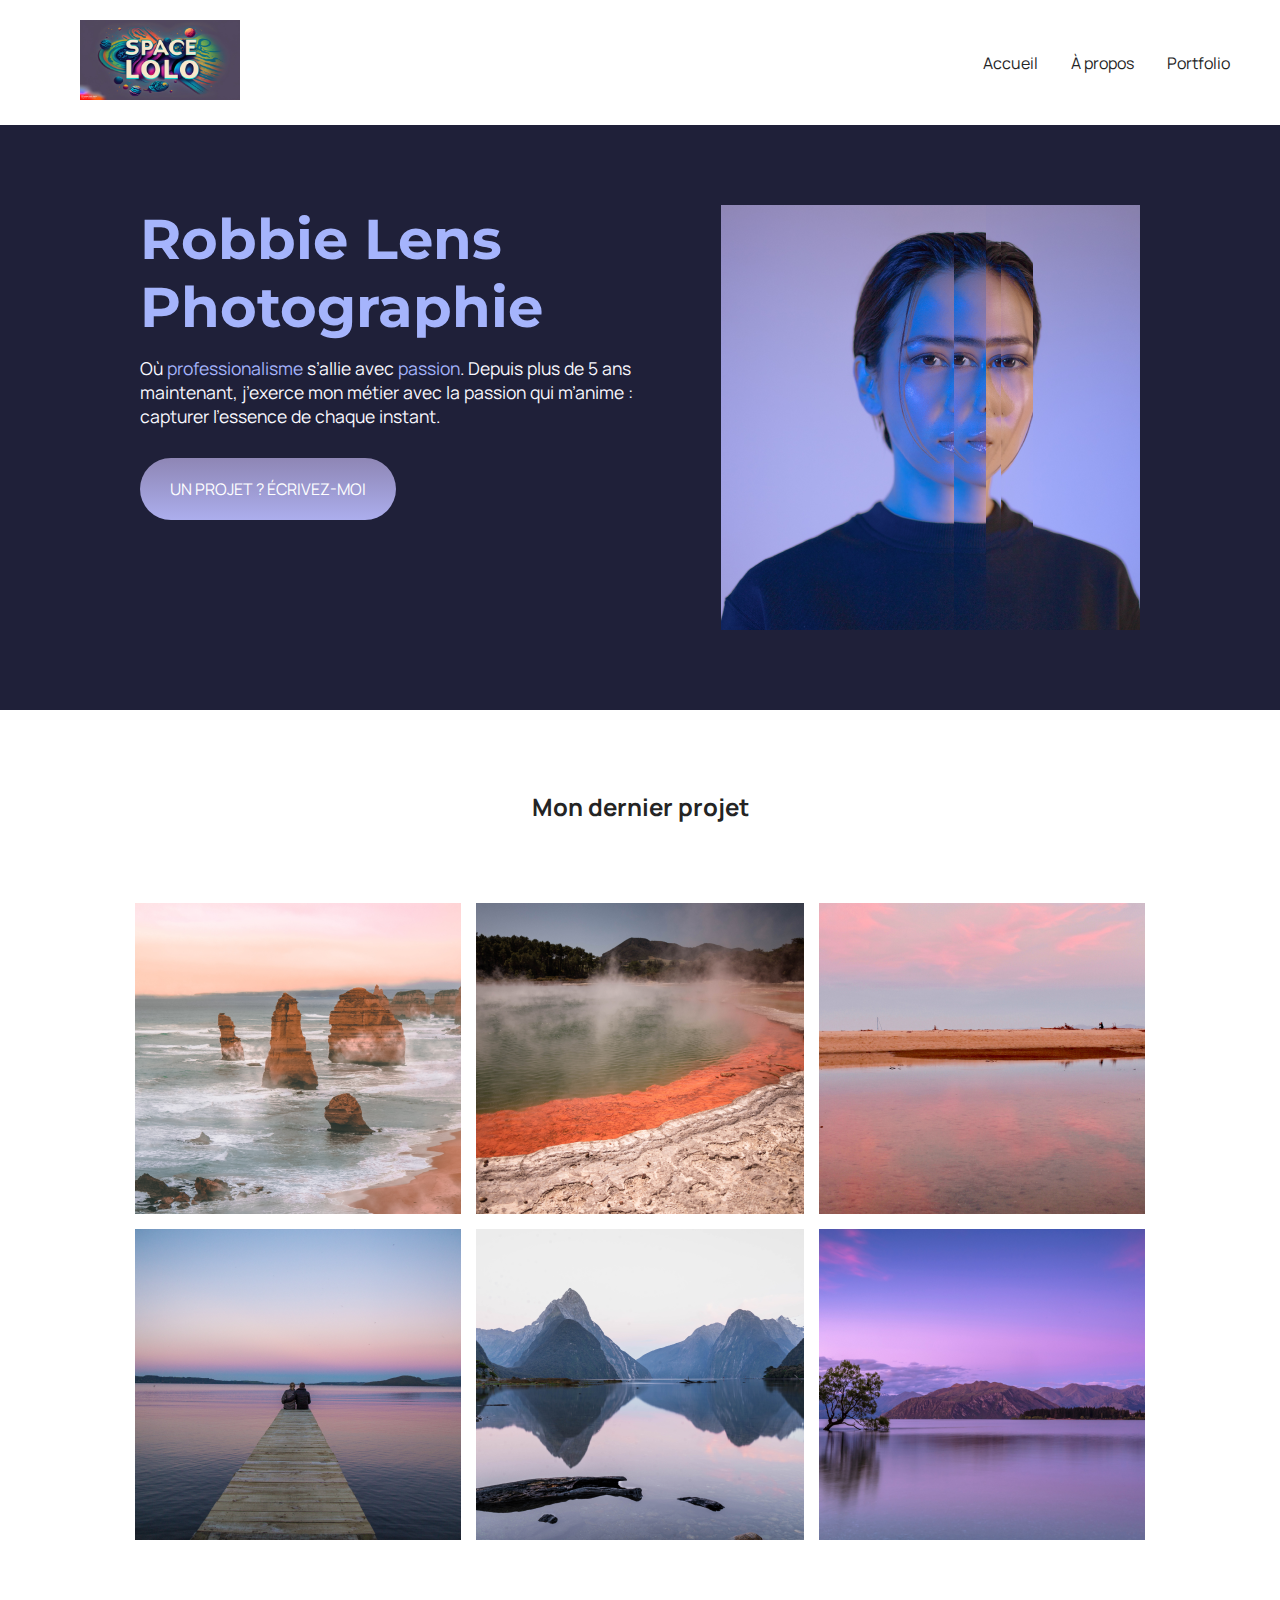
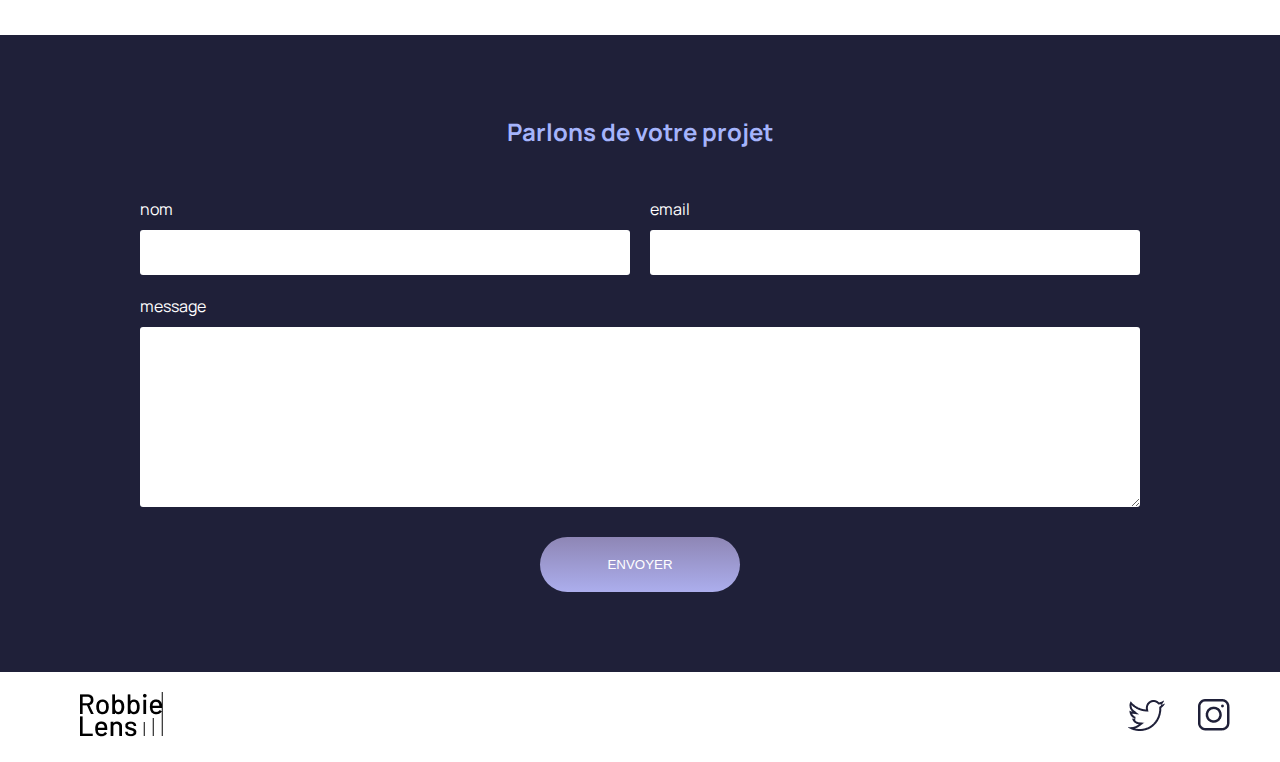
==== index.html @ f5940c83 "publish" ====
<!DOCTYPE html>
<html lang="fr">

<head>
    <meta charset="utf-8" />
    <title>Accueil - SPACE-LOLO</title>
    <link href="style/style.css" rel="stylesheet" />
    <link href="style/index.css" rel="stylesheet" />
    <link rel="preconnect" href="https://fonts.googleapis.com">
    <link rel="preconnect" href="https://fonts.gstatic.com" crossorigin>
    <link href="https://fonts.googleapis.com/css2?family=Manrope&family=Montserrat&display=swap" rel="stylesheet">
</head>

<body>
    <header>
        <nav>
            <a href="index.html" class="lien-icone">
                <img src="images/SPACE-LOLO_6img.jpg" alt="image space LoLo" />
            </a>
            <div>
                <a href="index.html">Accueil</a>
                <a href="a-propos.html">À propos</a>
                <a href="portfolio.html">Portfolio</a>
            </div>
        </nav>
    </header>
    <main>
        <section class="accueil-introduction">
            <div>
                <h1>Robbie Lens Photographie</h1>
                <p>
                    Où <em>professionalisme</em> s’allie avec <em>passion</em>. Depuis
                    plus de 5 ans maintenant, j’exerce mon métier avec la passion
                    qui m’anime : capturer l’essence de chaque instant.
                </p>
                <a href="#contact" class="cta">UN PROJET ? ÉCRIVEZ-MOI</a>
            </div>
            <img src="images/robbie-lens.png" alt="Portrait avec effet de la photographe Robbie Lens" />
        </section>
        <section class="accueil-photos">
            <h2>Mon dernier projet</h2>
            <div>
                <img src="images/accueil/element-1.png" alt="Twelve apostles - Australie" />
                <img src="images/accueil/element-2.png" alt="Wai-O-Tapu - Nouvelle-Zélande" />
                <img src="images/accueil/element-3.png" alt="Parc National d’Abel Tasman - Nouvelle-Zélande" />
            </div>
            <div>
                <img src="images/accueil/element-4.png" alt="Lac Rotorua - Nouvelle-Zélande" />
                <img src="images/accueil/element-5.png" alt="Milford Sound - Nouvelle-Zélande" />
                <img src="images/accueil/element-6.png" alt="Lac Wanaka - Nouvelle-Zélande" />
            </div>
        </section>
        <section id="contact" class="section-contact">
            <h2>Parlons de votre projet</h2>
            <form method="get" action="">
                <div class="form-nom-email">
                    <div class="form-column">
                        <label for="nom">nom</label>
                        <input type="text" name="nom" id="nom" />
                    </div>
                    <div class="form-column">
                        <label for="email">email</label>
                        <input type="e-mail" name="email" id="email" />
                    </div>
                </div>
                <label for="message">message</label>
                <textarea name="message" id="message" rows="10"></textarea>
                <input type="submit" value="ENVOYER" class="cta" />
            </form>
        </section>
    </main>
    <footer>
        <a href="index.html" class="lien-icone">
            <img src="images/logo.png" alt="Logo Robbie Lens" />
        </a>
        <div>
            <a target="_blank" href="https://twitter.com/" class="lien-icone">
                <img src="images/twitter.png" alt="Logo Twitter" />
            </a>
            <a target="_blank" href="https://www.instagram.com/" class="lien-icone">
                <img src="images/instagram.png" alt="Logo Instagram" />
            </a>
        </div>
    </footer>
</body>

</html>
---- style/style.css ----
* {
  margin: 0;
}

nav img{
  width: 10em;
  height: 5em;
}

body {
  font-family: 'Manrope', sans-serif;
  font-size: 1em;
  background-color: #1f2039;
}

a {
  color: #242424;
  text-decoration: none;
}

em {
  color: #a5b4fc;
  font-style: normal;
}

h1 {
  font-size: 3.5em;
  color: #a5b4fc;
  font-family: 'Montserrat', sans-serif;
}

h2 {
  color: #f9f8ff;
}

p,
li {
  font-size: 1.1em;
  color: #f9f8ff;
}

header,
footer {
  background-color: white;
  padding: 20px 50px;
}

.cta {
  display: inline-block;
  background: linear-gradient(#8e86b5, #acaeed);
  color: white;
  border-radius: 50px;
  padding: 20px 30px;
}

a:hover {
  text-decoration: underline;
}

.cta:hover {
  background: linear-gradient(#696484, #8788ba);
  text-decoration: none;
}

.lien-icone {
  margin-left: 30px;
}

.lien-icone:hover {
  opacity: 0.5;
}

section {
  padding: 80px;
}

footer,
nav {
  display: flex;
  flex-direction: row;
  align-items: center;
  justify-content: space-between;
}

nav a {
  margin-left: 30px;
}

@media screen and (max-width: 996px) {
  header nav {
    flex-direction: column;
    align-items: center;
    justify-content: center;
  }

  header nav img {
    margin-bottom: 20px;
  }

  header,
  footer {
    padding: 20px 20px;
  }

  h1 {
    font-size: 2em;
  }

  section {
    padding: 50px 20px 50px 20px;
  }

  nav a {
    margin-left: 10px;
    margin-right: 10px;
  }
}
---- style/index.css ----
.accueil-photos {
    background-color: white;
    padding: 80px;
  }
  
  .accueil-photos h2 {
    color: #242424;
    text-align: center;
    margin-bottom: 80px;
  }
  
  .accueil-photos div {
    display: flex;
    flex-direction: row;
    gap: 15px;
    justify-content: center;
    margin-bottom: 15px;
  }
  
  .accueil-introduction {
    display: flex;
    flex-direction: row;
    max-width: 1000px;
    align-items: flex-start;
    margin: auto;
  }
  
  .accueil-introduction h1 {
    margin-bottom: 15px;
  }
  
  .accueil-introduction p {
    margin-bottom: 30px;
  }
  
  .accueil-introduction div {
    padding-right: 80px;
  }
  
  .section-contact h2 {
    color: #a5b4fc;
    text-align: center;
    margin-bottom: 50px;
  }
  
  form {
    display: flex;
    flex-direction: column;
    max-width: 1000px;
    margin: auto;
    color: white;
  }
  
  .form-nom-email {
    display: flex;
    flex-direction: row;
    gap: 20px;
  }
  
  .form-column {
    flex: 1;
    display: flex;
    flex-direction: column;
    margin-bottom: 20px;
  }
  
  input,
  textarea {
    padding: 15px;
    border-radius: 3px;
    border: none;
  }
  
  label {
    margin-bottom: 10px;
  }
  
  input[type='submit'] {
    width: 200px;
    margin: auto;
    margin-top: 30px;
  }
  
  @media screen and (max-width: 996px) {
    .accueil-introduction {
      flex-direction: column;
      align-items: center;
      justify-content: center;
    }
  
    .accueil-introduction div {
      padding-right: 0;
      text-align: center;
      order: 2;
    }
  
    .accueil-introduction img {
      order: 1;
      margin-bottom: 20px;
      width: 100%;
    }
  
    .accueil-photos {
      padding: 20px;
    }
  
    .accueil-photos div {
      flex-direction: column;
    }
  
    .section-contact {
      padding: 50px 20px;
    }
  
    .form-nom-email {
      flex-direction: column;
      gap: 0;
    }
  }
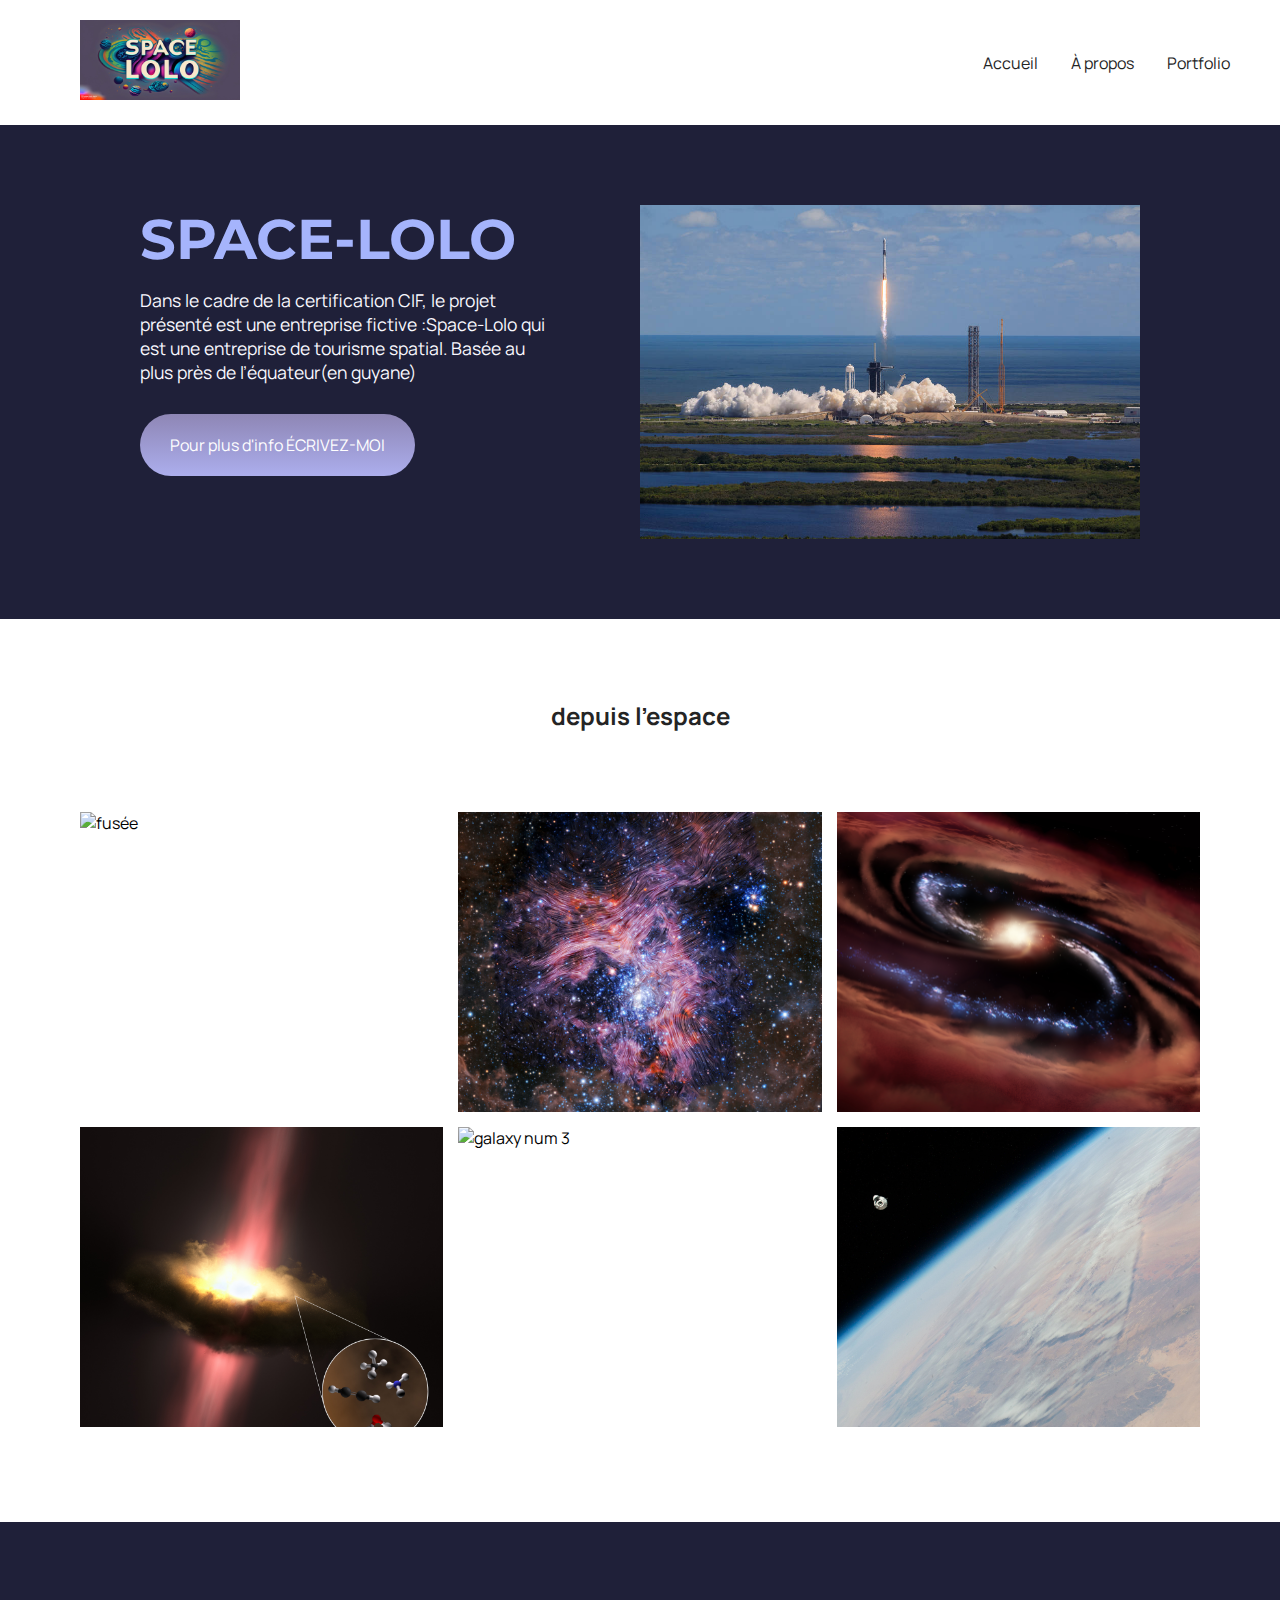
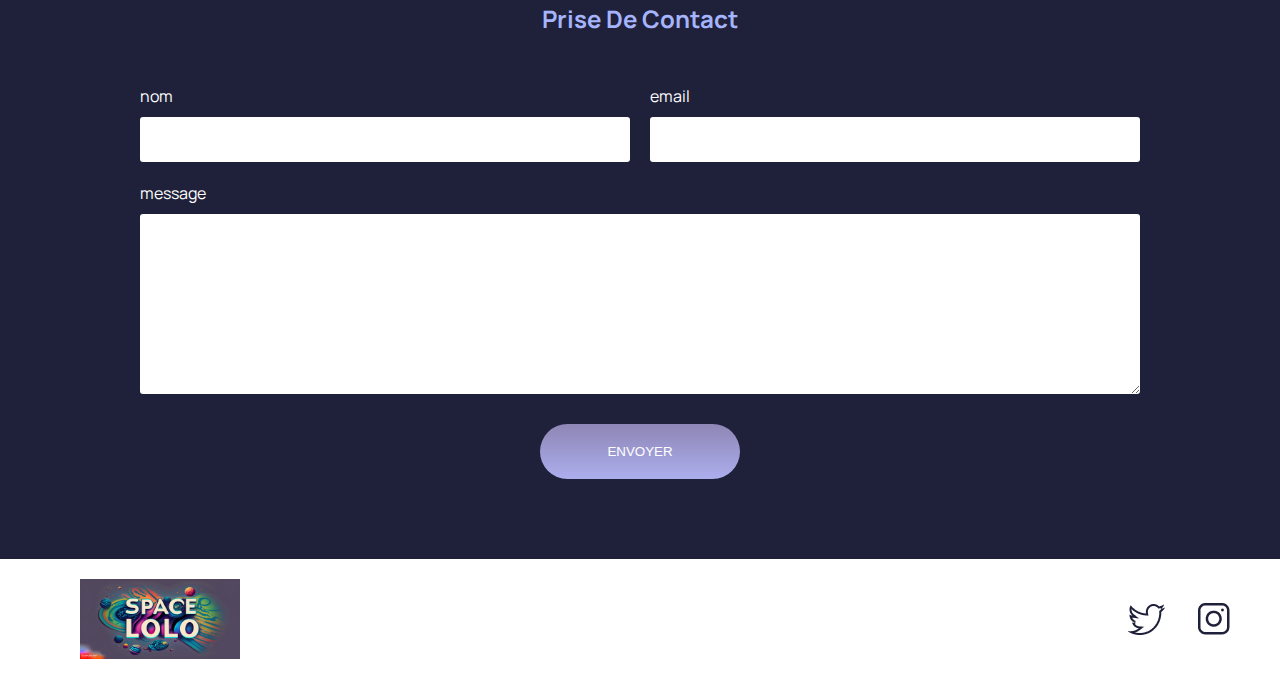
==== commit dc6beafa: "mise à jour du site" ====
--- a/index.html
+++ b/index.html
@@ -15,7 +15,7 @@
     <header>
         <nav>
             <a href="index.html" class="lien-icone">
-                <img src="images/SPACE-LOLO_6img.jpg" alt="image space LoLo" />
+                <img class="monlogo" src="images/SPACE-LOLO_6img.jpg" alt="image space LoLo" />
             </a>
             <div>
                 <a href="index.html">Accueil</a>
@@ -27,31 +27,29 @@
     <main>
         <section class="accueil-introduction">
             <div>
-                <h1>Robbie Lens Photographie</h1>
-                <p>
-                    Où <em>professionalisme</em> s’allie avec <em>passion</em>. Depuis
-                    plus de 5 ans maintenant, j’exerce mon métier avec la passion
-                    qui m’anime : capturer l’essence de chaque instant.
+                <h1>SPACE-LOLO</h1>
+                <p>  
+                    Dans le cadre de la certification CIF, le projet présenté est une entreprise fictive :Space-Lolo qui est une entreprise de tourisme spatial.
+                    Basée au plus près de l’équateur(en guyane)
+
                 </p>
-                <a href="#contact" class="cta">UN PROJET ? ÉCRIVEZ-MOI</a>
+                <a href="#contact" class="cta">Pour plus d'info ÉCRIVEZ-MOI</a>
             </div>
-            <img src="images/robbie-lens.png" alt="Portrait avec effet de la photographe Robbie Lens" />
+            <img  class="image_spacelolo" src="images/image_espace15.jpg" alt="fusée lancement" />
         </section>
         <section class="accueil-photos">
-            <h2>Mon dernier projet</h2>
-            <div>
-                <img src="images/accueil/element-1.png" alt="Twelve apostles - Australie" />
-                <img src="images/accueil/element-2.png" alt="Wai-O-Tapu - Nouvelle-Zélande" />
-                <img src="images/accueil/element-3.png" alt="Parc National d’Abel Tasman - Nouvelle-Zélande" />
-            </div>
-            <div>
-                <img src="images/accueil/element-4.png" alt="Lac Rotorua - Nouvelle-Zélande" />
-                <img src="images/accueil/element-5.png" alt="Milford Sound - Nouvelle-Zélande" />
-                <img src="images/accueil/element-6.png" alt="Lac Wanaka - Nouvelle-Zélande" />
+            <h2>depuis l'espace</h2>
+            <div class="grid-portraits">
+                <img src="images/accueil/image_espace4.jpg" alt="fusée" />
+                <img src="images/accueil/image_espace6.jpg" alt="galaxy bizarre" />
+                <img src="images/accueil/image_espace8.jpg" alt="galaxy spirale 1" />
+                <img src="images/accueil/image_espace9.jpg" alt="galaxy num2" />
+                <img src="images/accueil/image_espace10.jpg" alt="galaxy num 3" />
+                <img src="images/accueil/image_espace13.jpg" alt="soyouze 2" />
             </div>
         </section>
         <section id="contact" class="section-contact">
-            <h2>Parlons de votre projet</h2>
+            <h2>Prise De Contact</h2>
             <form method="get" action="">
                 <div class="form-nom-email">
                     <div class="form-column">
@@ -71,7 +69,7 @@
     </main>
     <footer>
         <a href="index.html" class="lien-icone">
-            <img src="images/logo.png" alt="Logo Robbie Lens" />
+            <img class="monlogo" src="images/SPACE-LOLO_6img.jpg" alt="image space LoLo" />
         </a>
         <div>
             <a target="_blank" href="https://twitter.com/" class="lien-icone">
--- a/style/style.css
+++ b/style/style.css
@@ -2,7 +2,7 @@
   margin: 0;
 }
 
-nav img{
+.monlogo{
   width: 10em;
   height: 5em;
 }
--- a/style/index.css
+++ b/style/index.css
@@ -1,6 +1,19 @@
 .accueil-photos {
     background-color: white;
     padding: 80px;
+  }
+
+  .grid-portraits {
+    display: grid;
+    grid-template-columns: 1fr 1fr 1fr;
+    grid-template-rows: 300px 300px;
+    gap: 15px;
+  }
+
+  .grid-portraits img {
+    width: 100%;
+    height: 100%;
+    object-fit: cover;
   }
   
   .accueil-photos h2 {
@@ -8,12 +21,15 @@
     text-align: center;
     margin-bottom: 80px;
   }
+
+  .image_spacelolo{
+    width: 50%;
+    height: 60%;
+  }
   
   .accueil-photos div {
-    display: flex;
-    flex-direction: row;
+    display: grid;
     gap: 15px;
-    justify-content: center;
     margin-bottom: 15px;
   }
   
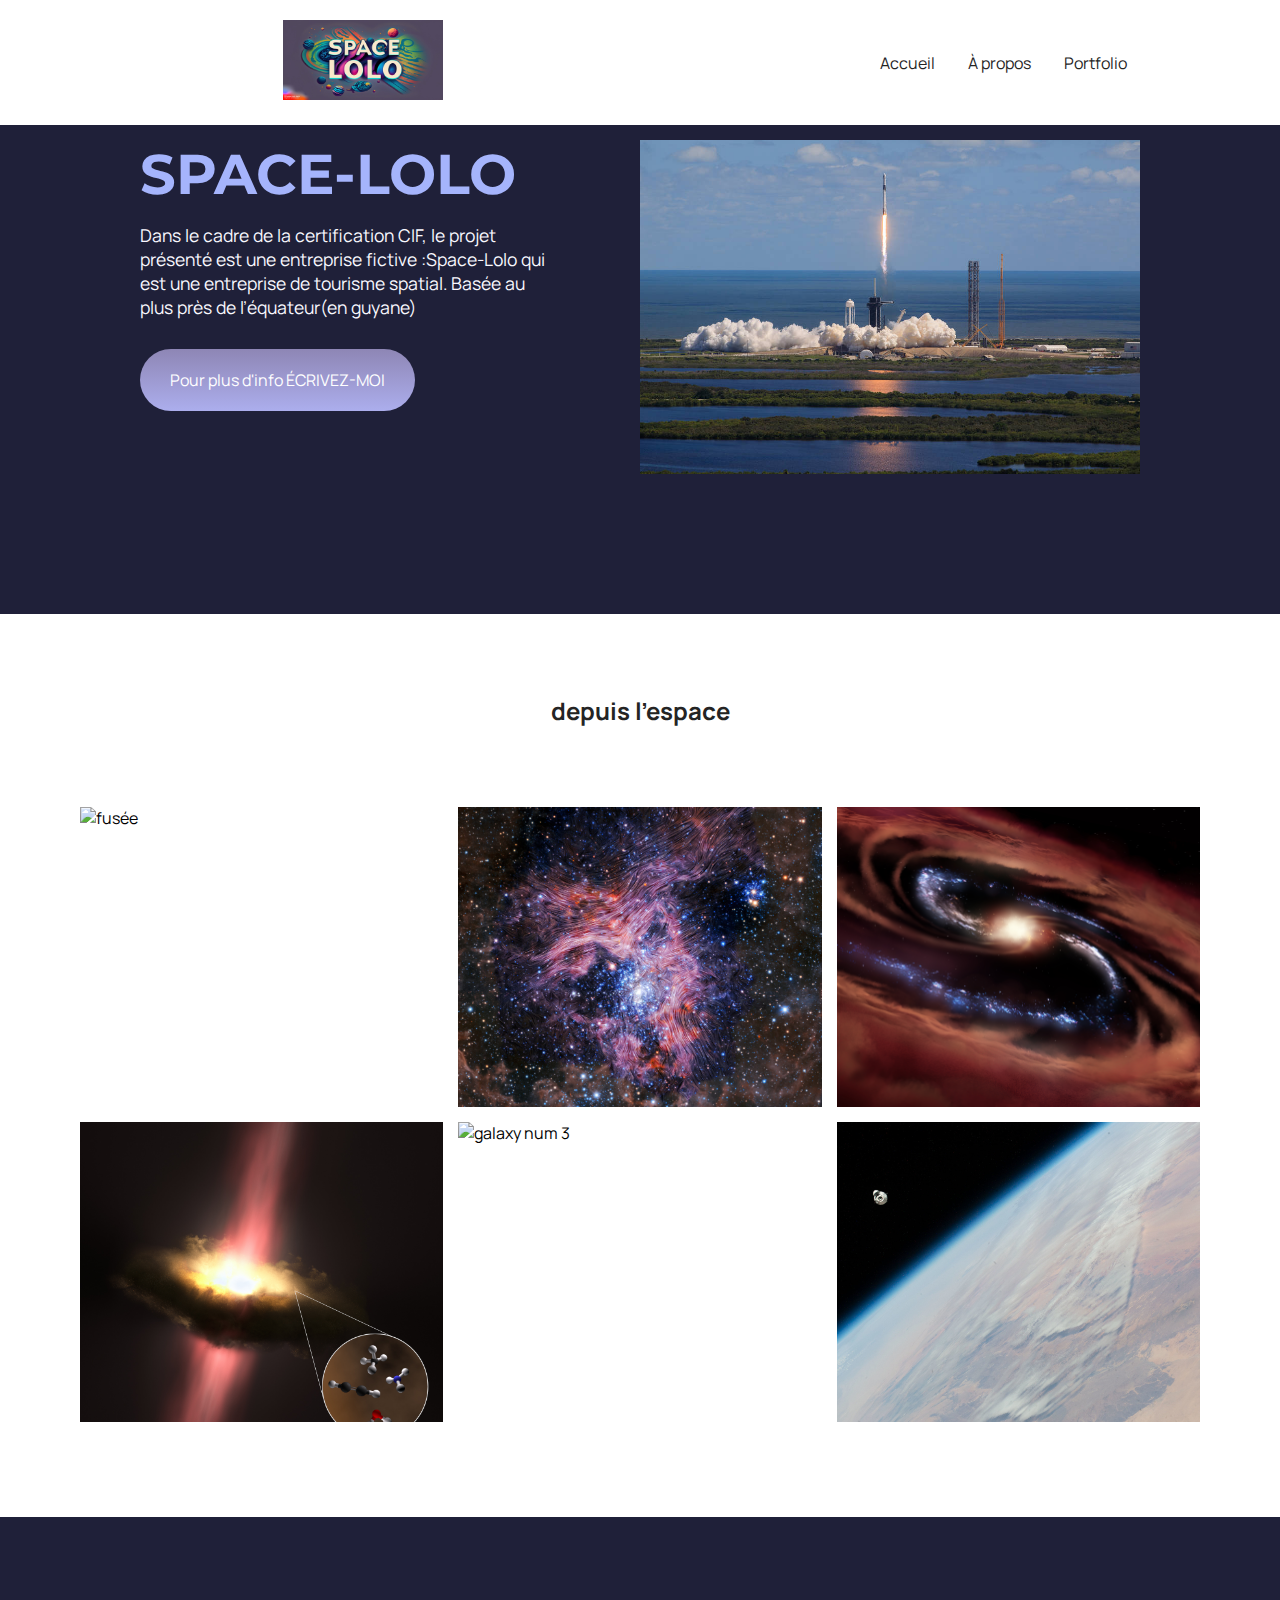
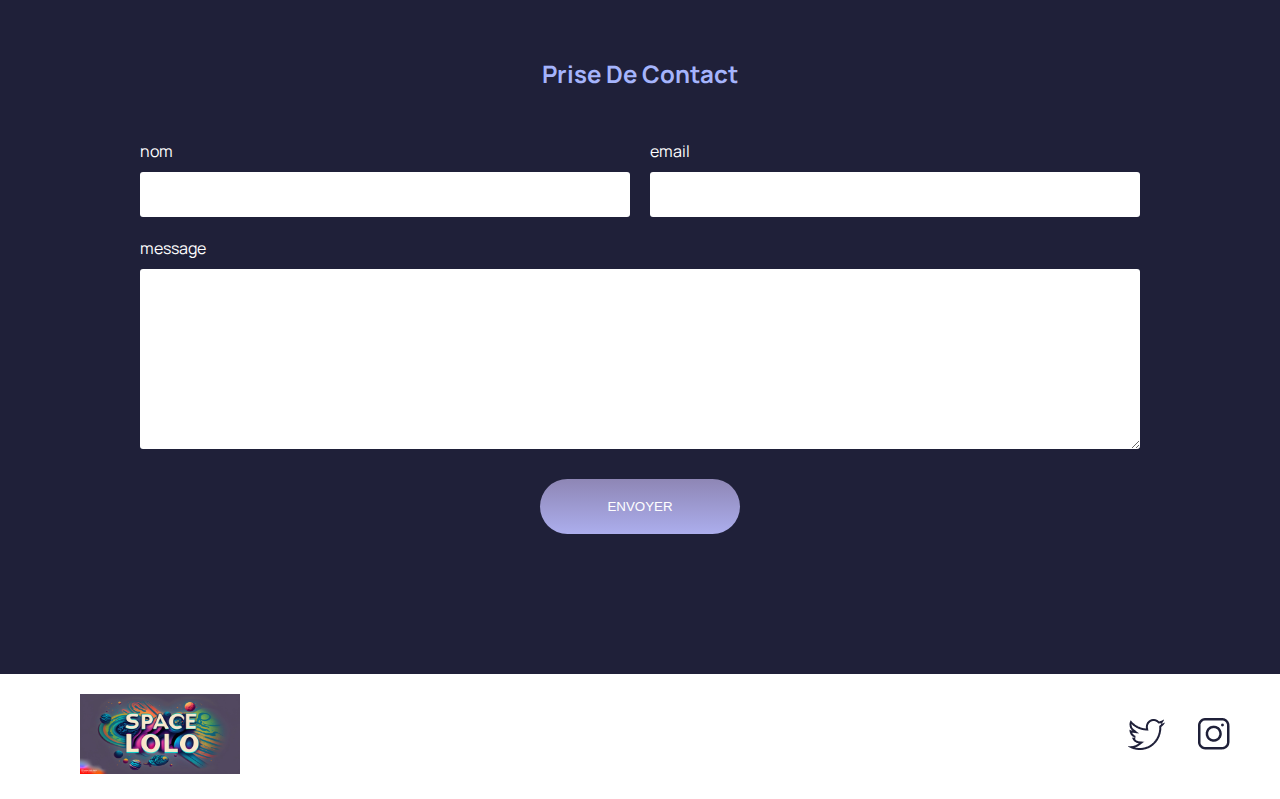
==== commit fcb9065e: "mise à jour du site passer en fixed le header" ====
--- a/index.html
+++ b/index.html
@@ -17,7 +17,7 @@
             <a href="index.html" class="lien-icone">
                 <img class="monlogo" src="images/SPACE-LOLO_6img.jpg" alt="image space LoLo" />
             </a>
-            <div>
+            <div class="menu">
                 <a href="index.html">Accueil</a>
                 <a href="a-propos.html">À propos</a>
                 <a href="portfolio.html">Portfolio</a>
--- a/style/style.css
+++ b/style/style.css
@@ -1,6 +1,7 @@
 * {
   margin: 0;
 }
+
 
 .monlogo{
   width: 10em;
@@ -39,7 +40,20 @@
   color: #f9f8ff;
 }
 
-header,
+/*header,
+footer {
+  background-color: white;
+  padding: 20px 50px;
+}*/
+
+header{
+  position: fixed;
+  background-color: white;
+  padding: 20px 50px;
+  width: 100%;
+  z-index: 3;
+}
+
 footer {
   background-color: white;
   padding: 20px 50px;
@@ -71,7 +85,7 @@
 }
 
 section {
-  padding: 80px;
+  padding: 140px;
 }
 
 footer,
@@ -80,6 +94,10 @@
   flex-direction: row;
   align-items: center;
   justify-content: space-between;
+}
+
+nav{
+  justify-content: space-around;
 }
 
 nav a {
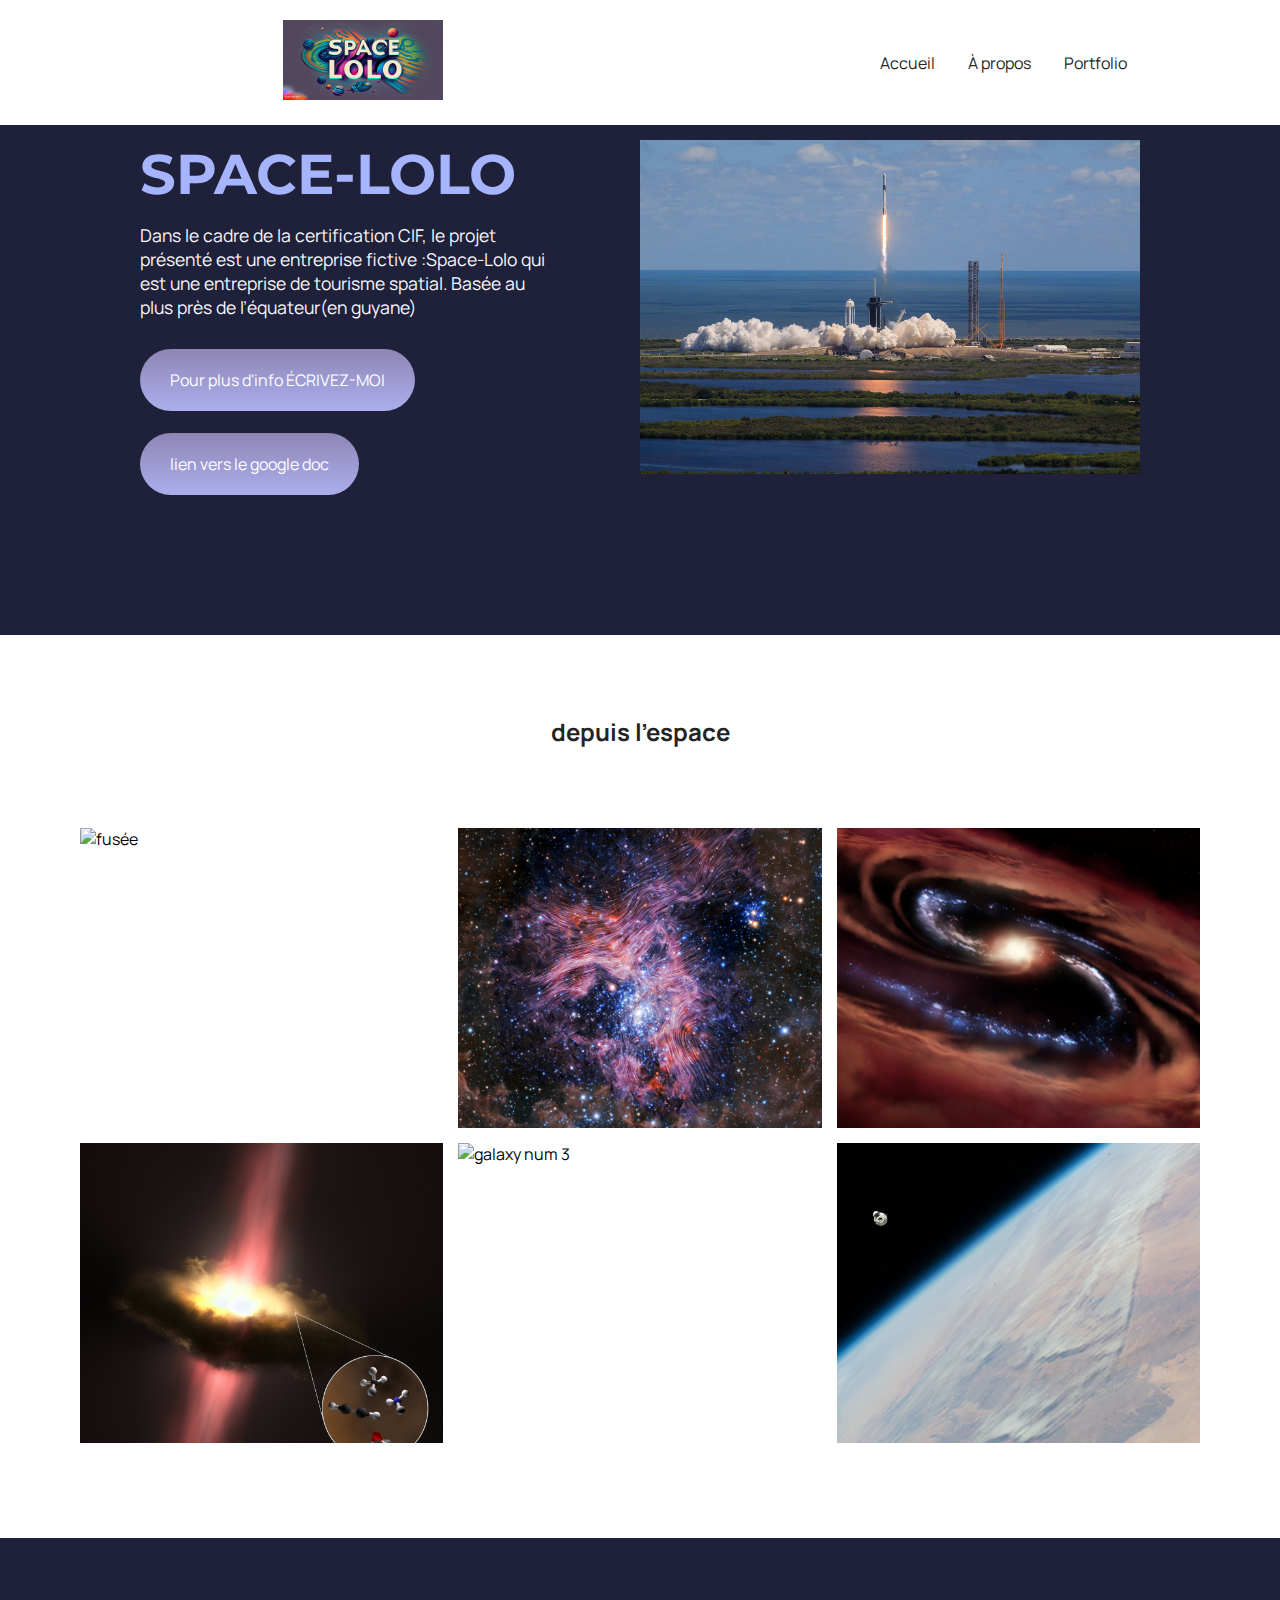
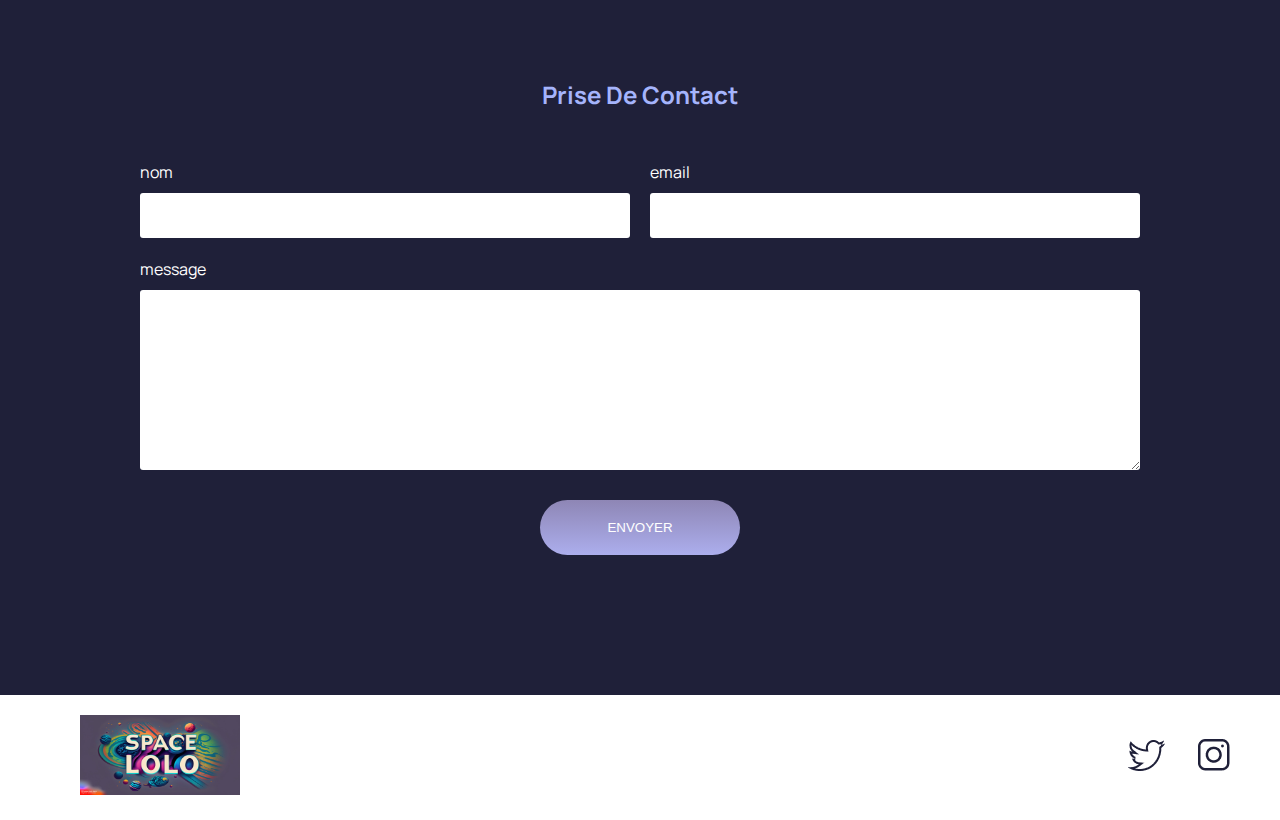
==== commit a929154e: "mise à jour site" ====
--- a/index.html
+++ b/index.html
@@ -18,9 +18,9 @@
                 <img class="monlogo" src="images/SPACE-LOLO_6img.jpg" alt="image space LoLo" />
             </a>
             <div class="menu">
-                <a href="index.html">Accueil</a>
-                <a href="a-propos.html">À propos</a>
-                <a href="portfolio.html">Portfolio</a>
+                    <a href="index.html">Accueil</a>
+                    <a href="a-propos.html">À propos</a>
+                    <a href="portfolio.html">Portfolio</a>
             </div>
         </nav>
     </header>
@@ -34,6 +34,9 @@
 
                 </p>
                 <a href="#contact" class="cta">Pour plus d'info ÉCRIVEZ-MOI</a>
+                <br><br>
+                <a href="https://docs.google.com/document/d/1WXy-B9pX-r4OpTpuI4nuzNAB3rQM7PmDRaNGZn5mJII/edit?usp=sharing" 
+                class="cta">lien vers le google doc</a>
             </div>
             <img  class="image_spacelolo" src="images/image_espace15.jpg" alt="fusée lancement" />
         </section>
--- a/style/style.css
+++ b/style/style.css
@@ -39,12 +39,6 @@
   font-size: 1.1em;
   color: #f9f8ff;
 }
-
-/*header,
-footer {
-  background-color: white;
-  padding: 20px 50px;
-}*/
 
 header{
   position: fixed;
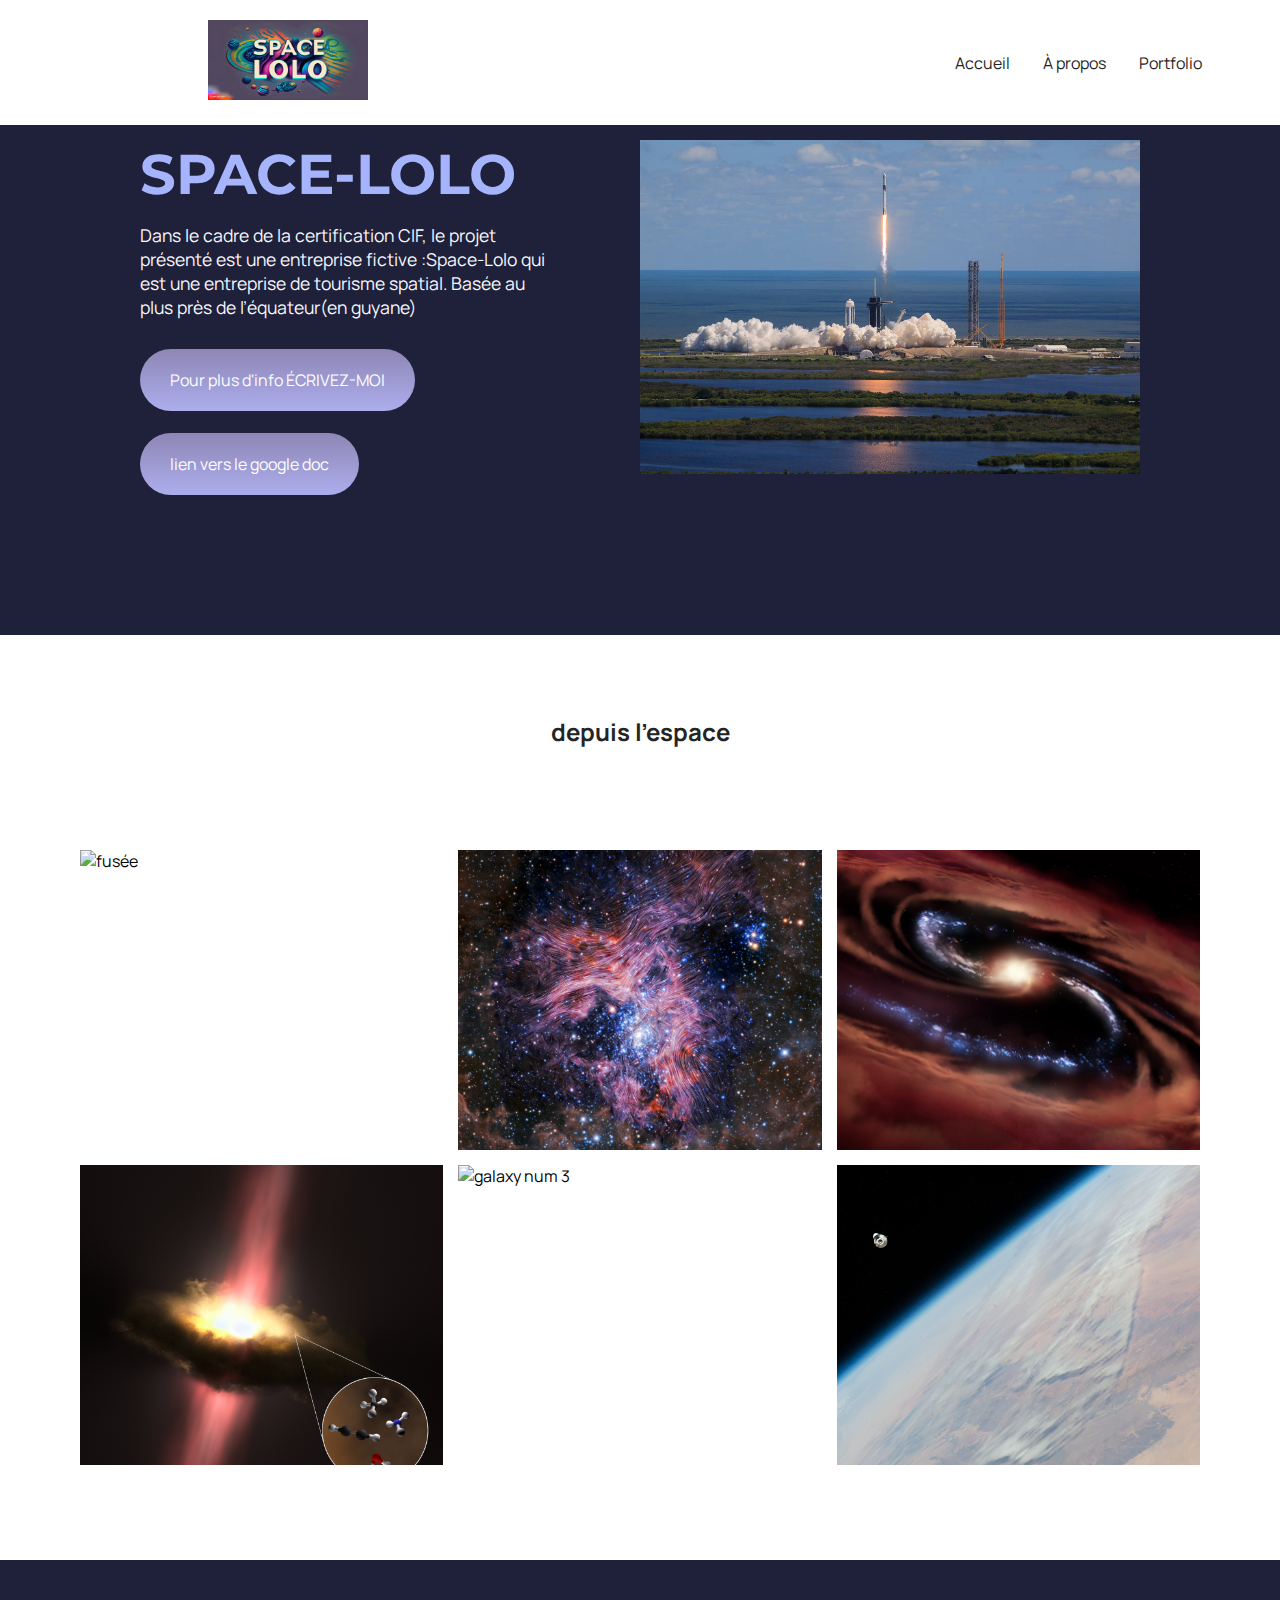
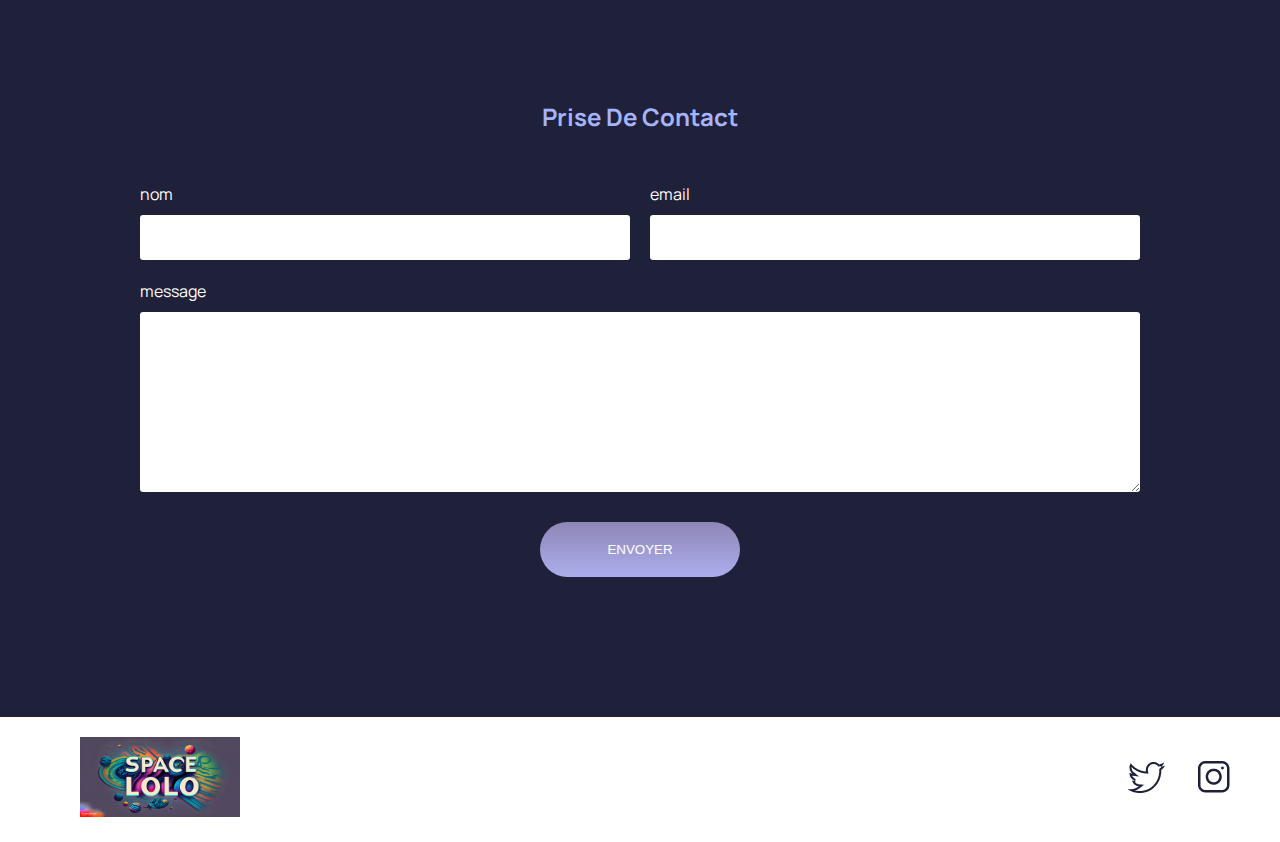
==== commit de8c251a: "animation fusee" ====
--- a/index.html
+++ b/index.html
@@ -6,6 +6,9 @@
     <title>Accueil - SPACE-LOLO</title>
     <link href="style/style.css" rel="stylesheet" />
     <link href="style/index.css" rel="stylesheet" />
+    <link rel="stylesheet" href="https://use.fontawesome.com/releases/v5.6.1/css/all.css" 
+    integrity="sha384-gfdkjb5BdAXd+lj+gudLWI+BXq4IuLW5IT+brZEZsLFm++aCMlF1V92rMkPaX4PP"
+     crossorigin="anonymous">
     <link rel="preconnect" href="https://fonts.googleapis.com">
     <link rel="preconnect" href="https://fonts.gstatic.com" crossorigin>
     <link href="https://fonts.googleapis.com/css2?family=Manrope&family=Montserrat&display=swap" rel="stylesheet">
@@ -42,6 +45,7 @@
         </section>
         <section class="accueil-photos">
             <h2>depuis l'espace</h2>
+            <i class="fas fa-space-shuttle"></i>
             <div class="grid-portraits">
                 <img src="images/accueil/image_espace4.jpg" alt="fusée" />
                 <img src="images/accueil/image_espace6.jpg" alt="galaxy bizarre" />
--- a/style/style.css
+++ b/style/style.css
@@ -2,10 +2,36 @@
   margin: 0;
 }
 
+.fas{
+  font-weight: 900;
+  font-size: 3em;
+  display: inline-block;
+    font-style: normal;
+    font-variant: normal;
+    text-rendering: auto;
+    line-height: 1;
+}
+
+.fas:hover{
+  animation-duration: 0.55s;
+    animation-timing-function: linear;
+    animation-delay: 0.5s;
+    animation-iteration-count: 10;
+    animation-direction: normal;
+    animation-fill-mode: both;
+    animation-play-state: running;
+    animation-name: rotate-vrille;
+}
+
+@keyframes rotate-vrille {
+  from { transform: rotateX(10deg); }
+  to   { transform: rotateX(350deg); }
+}
 
 .monlogo{
   width: 10em;
   height: 5em;
+  margin-right: 300px;
 }
 
 body {
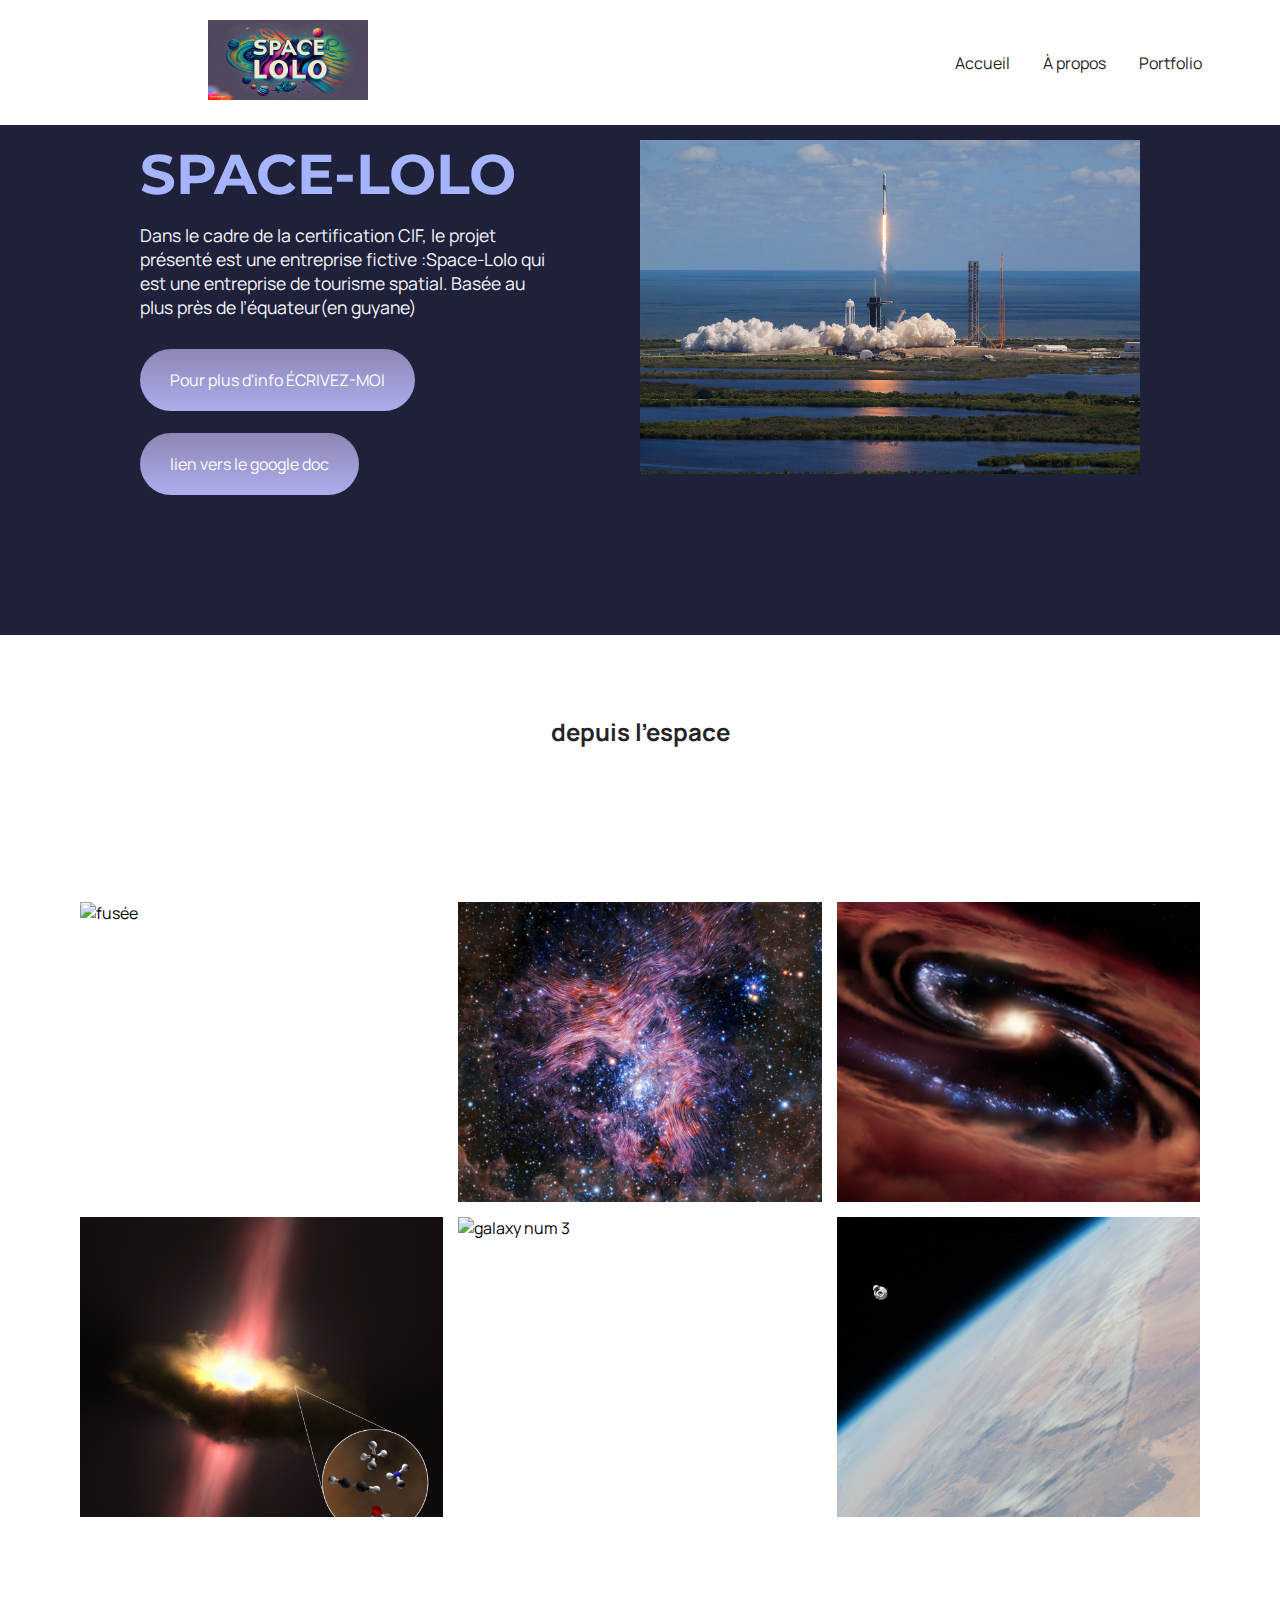
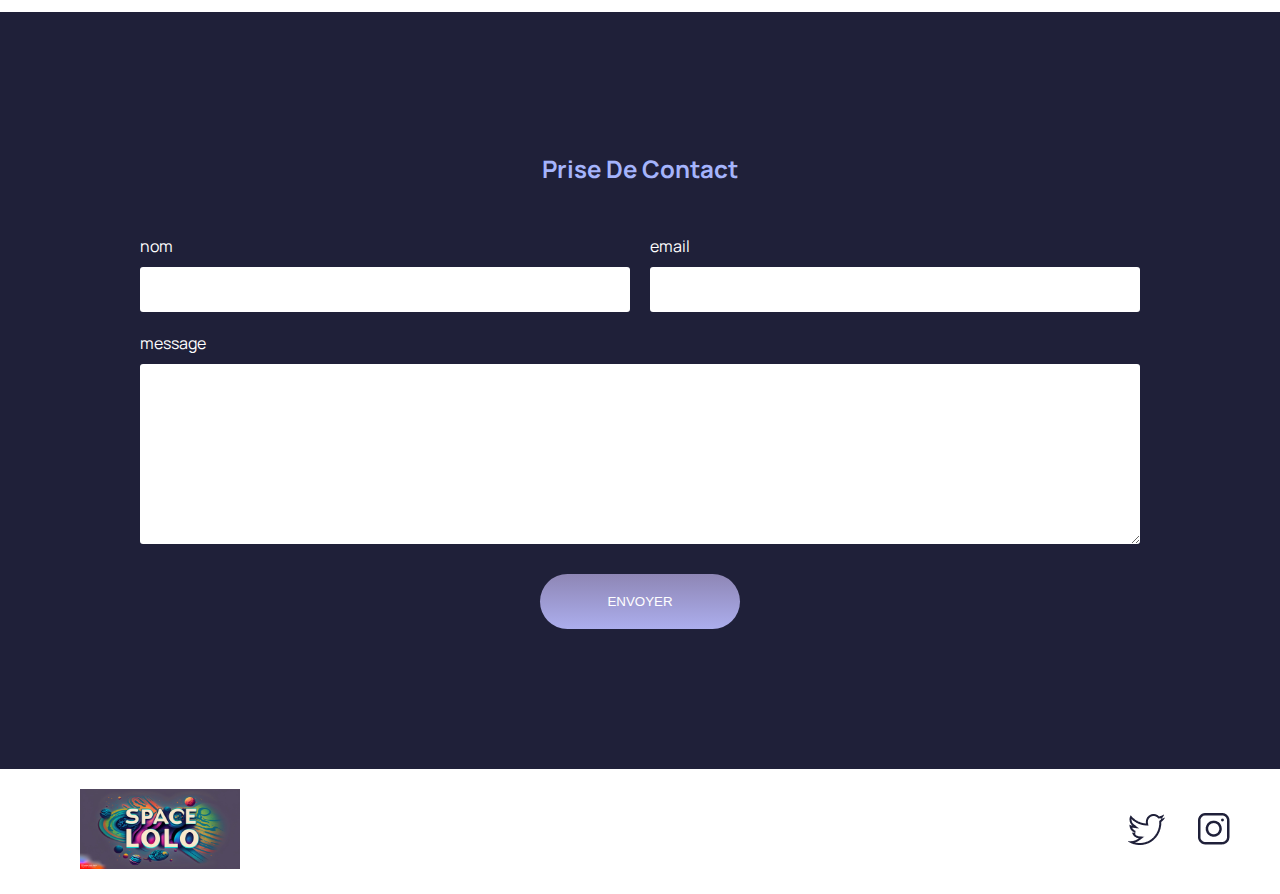
==== commit 601fb81e: "mise a jour de l'animation fusee" ====
--- a/index.html
+++ b/index.html
@@ -45,7 +45,13 @@
         </section>
         <section class="accueil-photos">
             <h2>depuis l'espace</h2>
-            <i class="fas fa-space-shuttle"></i>
+            <div class="fas2">
+                <i class="fas fa-space-shuttle"></i>
+            </div>
+            <br><br>
+            <div class="fas2">
+                <i class="fas fa-space-shuttle"></i>
+            </div>
             <div class="grid-portraits">
                 <img src="images/accueil/image_espace4.jpg" alt="fusée" />
                 <img src="images/accueil/image_espace6.jpg" alt="galaxy bizarre" />
--- a/style/style.css
+++ b/style/style.css
@@ -23,9 +23,25 @@
     animation-name: rotate-vrille;
 }
 
+.fas2:hover{
+  animation-duration: 5s;
+  animation-timing-function: linear;
+  animation-delay: 1s;
+  animation-iteration-count: 10;
+  animation-direction: normal;
+  animation-fill-mode: both; 
+  animation-play-state: running;
+  animation-name: rapido;
+}
+
 @keyframes rotate-vrille {
-  from { transform: rotateX(10deg); }
+  from { transform: rotateX(10deg);}
   to   { transform: rotateX(350deg); }
+}
+
+@keyframes rapido{
+  from { transform: translate(0%)}
+  to { transform: translate(150%)}
 }
 
 .monlogo{
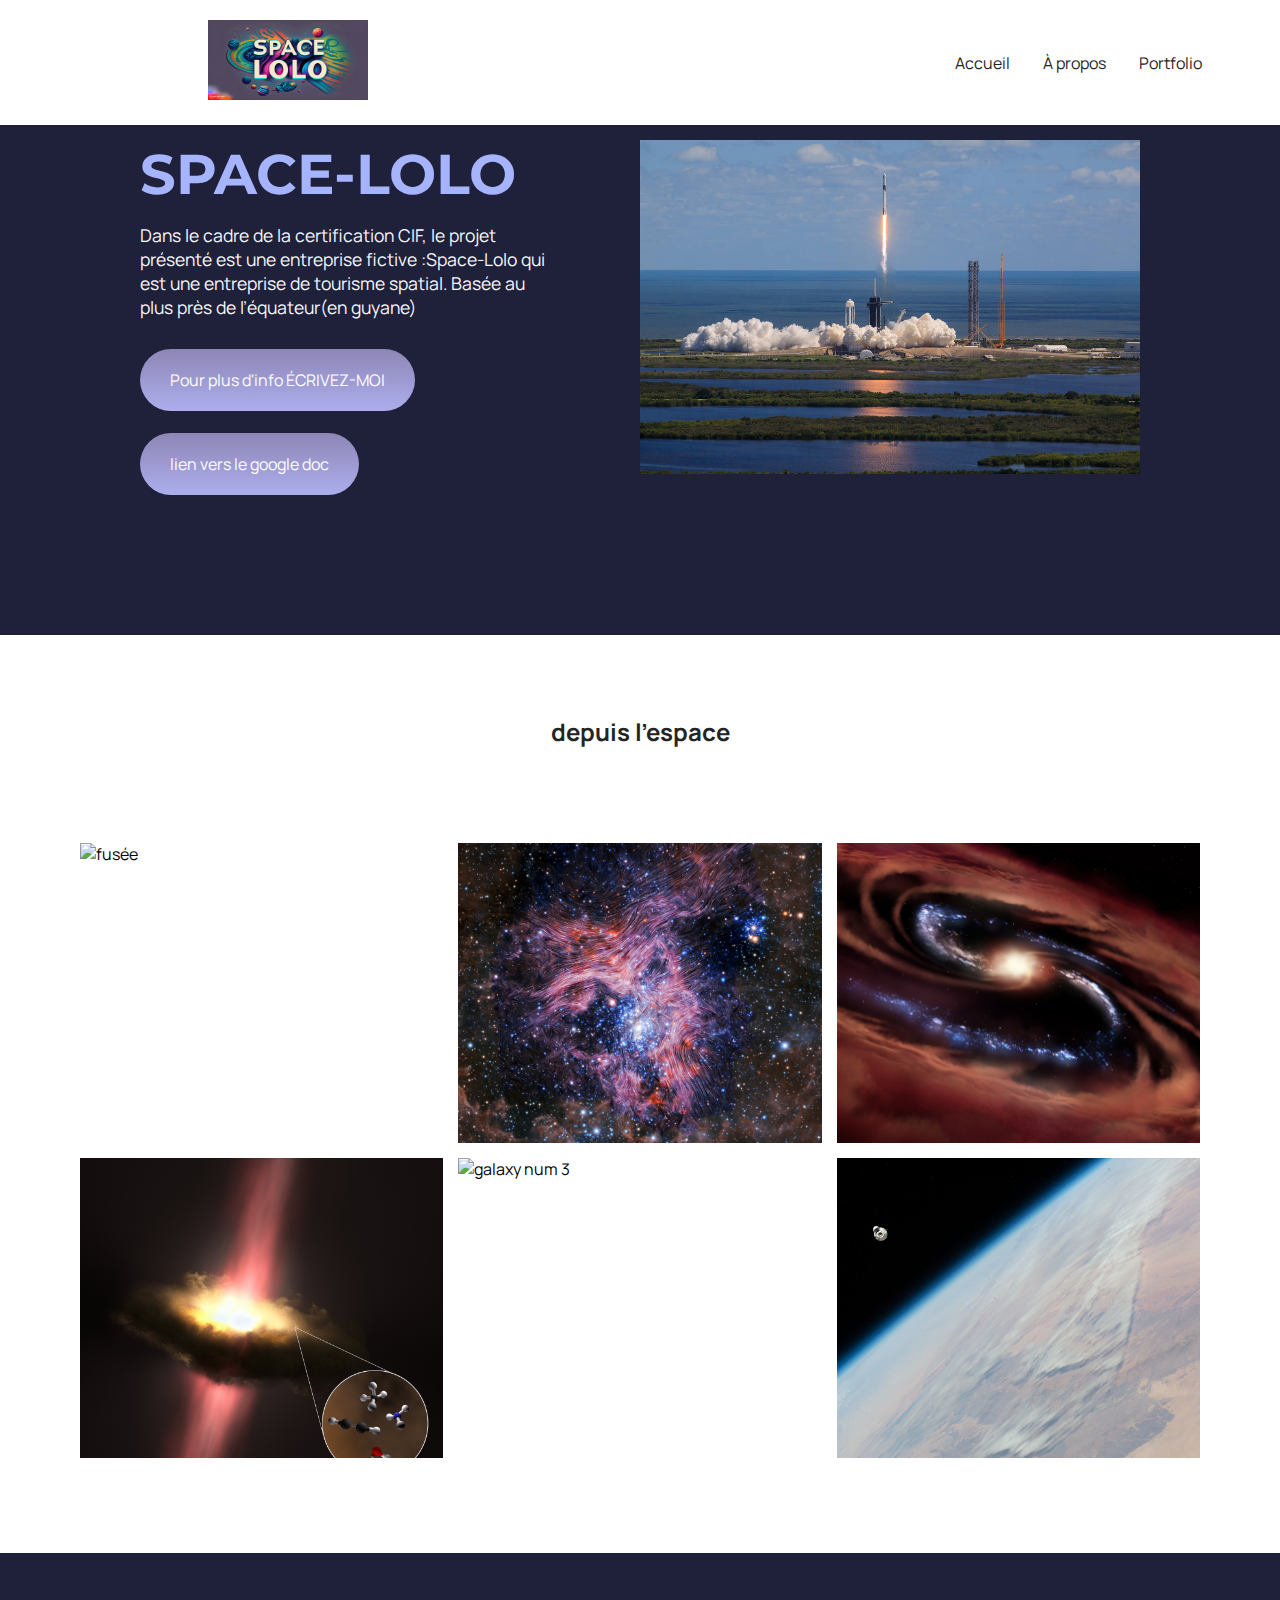
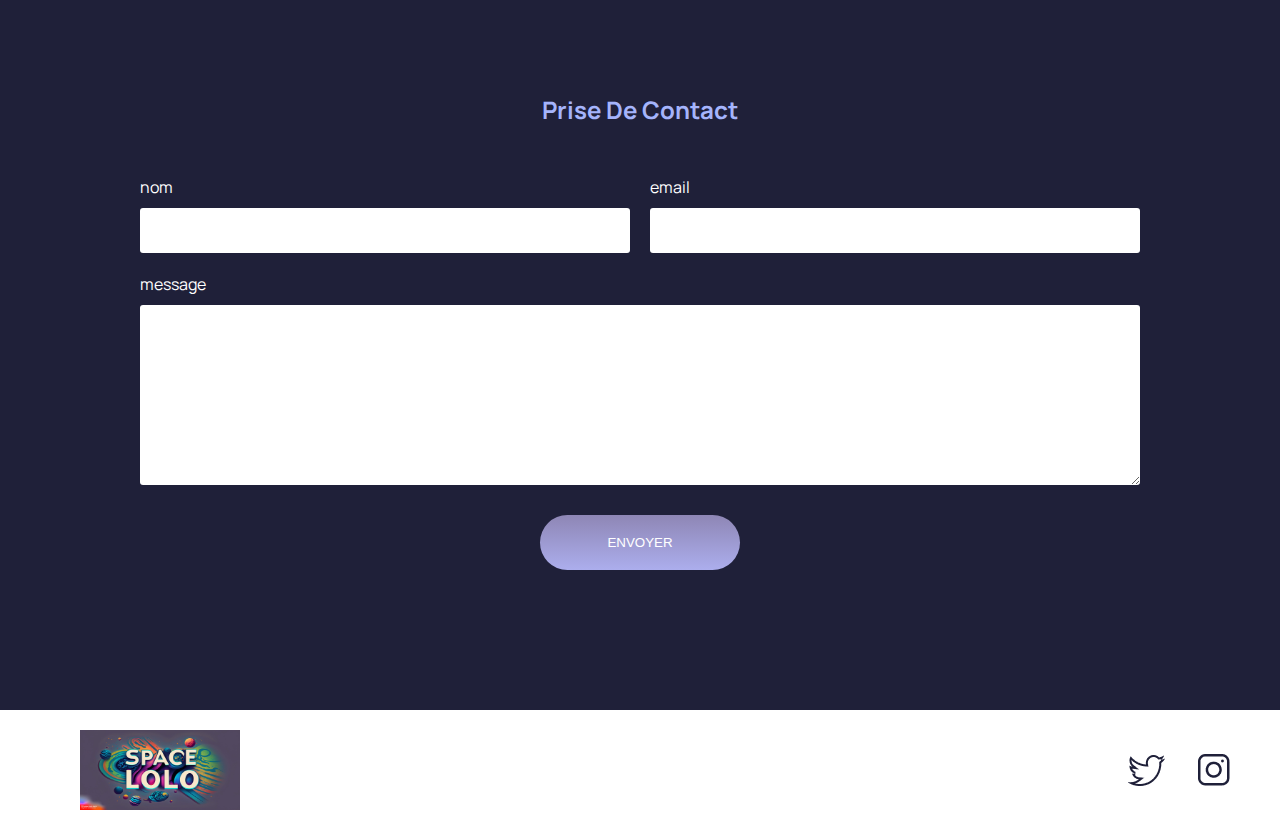
==== commit 698b5a68: "maj fusee" ====
--- a/index.html
+++ b/index.html
@@ -48,10 +48,6 @@
             <div class="fas2">
                 <i class="fas fa-space-shuttle"></i>
             </div>
-            <br><br>
-            <div class="fas2">
-                <i class="fas fa-space-shuttle"></i>
-            </div>
             <div class="grid-portraits">
                 <img src="images/accueil/image_espace4.jpg" alt="fusée" />
                 <img src="images/accueil/image_espace6.jpg" alt="galaxy bizarre" />
